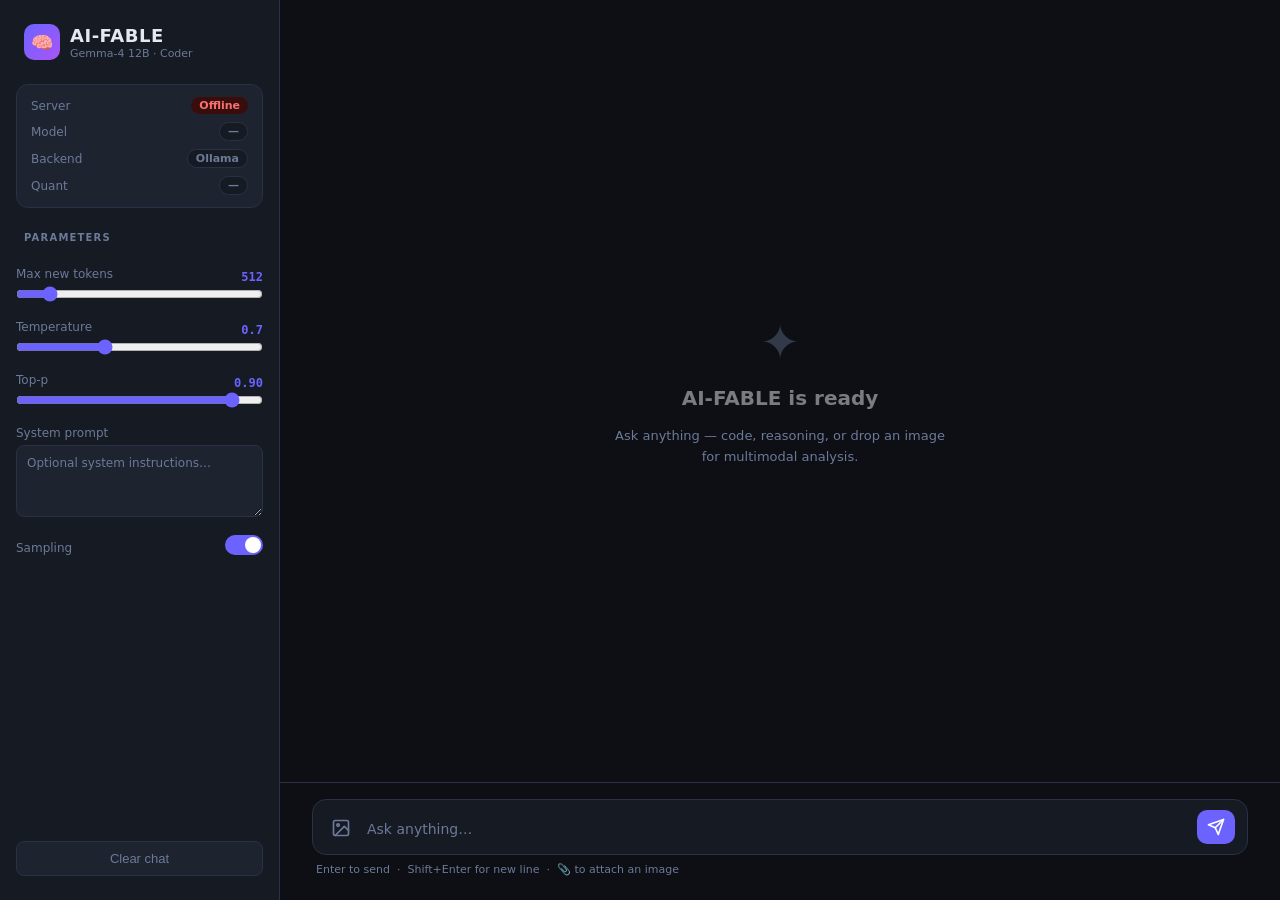
==== static/index.html @ 71c29ef5 "Initial" ====
<!DOCTYPE html>
<html lang="en">
<head>
  <meta charset="UTF-8" />
  <meta name="viewport" content="width=device-width, initial-scale=1.0" />
  <title>AI-FABLE</title>
  <style>
    *, *::before, *::after { box-sizing: border-box; margin: 0; padding: 0; }

    :root {
      --bg:        #0d0f14;
      --surface:   #161a23;
      --surface2:  #1e2330;
      --border:    #2a3045;
      --accent:    #6c63ff;
      --accent-h:  #8a83ff;
      --green:     #3ecf8e;
      --red:       #f87171;
      --yellow:    #fbbf24;
      --text:      #e4e8f0;
      --muted:     #6b7a99;
      --radius:    12px;
      --font:      'Inter', system-ui, sans-serif;
      --mono:      'JetBrains Mono', 'Fira Code', monospace;
    }

    html, body { height: 100%; background: var(--bg); color: var(--text); font-family: var(--font); }

    /* ── Layout ── */
    .shell { display: grid; grid-template-columns: 280px 1fr; height: 100vh; overflow: hidden; }

    /* ── Sidebar ── */
    .sidebar {
      background: var(--surface);
      border-right: 1px solid var(--border);
      display: flex; flex-direction: column;
      padding: 24px 16px;
      gap: 24px;
      overflow-y: auto;
    }
    .logo { display: flex; align-items: center; gap: 10px; padding: 0 8px; }
    .logo-icon {
      width: 36px; height: 36px; border-radius: 10px;
      background: linear-gradient(135deg, var(--accent), #a855f7);
      display: flex; align-items: center; justify-content: center;
      font-size: 18px; flex-shrink: 0;
    }
    .logo-text { font-size: 18px; font-weight: 700; letter-spacing: 0.5px; }
    .logo-sub { font-size: 11px; color: var(--muted); margin-top: 1px; }

    .status-bar {
      background: var(--surface2);
      border: 1px solid var(--border);
      border-radius: var(--radius);
      padding: 12px 14px;
      display: flex; flex-direction: column; gap: 8px;
      font-size: 12px;
    }
    .status-row { display: flex; justify-content: space-between; align-items: center; gap: 8px; }
    .status-label { color: var(--muted); }
    .badge {
      padding: 2px 8px; border-radius: 20px; font-size: 11px; font-weight: 600;
    }
    .badge-green  { background: #0d3325; color: var(--green); }
    .badge-yellow { background: #3a2a00; color: var(--yellow); }
    .badge-red    { background: #3a0d0d; color: var(--red); }
    .badge-muted  { background: var(--surface); color: var(--muted); border: 1px solid var(--border); }

    .section-title {
      font-size: 10px; font-weight: 700; letter-spacing: 1.2px;
      text-transform: uppercase; color: var(--muted);
      padding: 0 8px;
    }

    .settings { display: flex; flex-direction: column; gap: 14px; }

    label { font-size: 12px; color: var(--muted); display: block; margin-bottom: 5px; }
    input[type="range"] { width: 100%; accent-color: var(--accent); cursor: pointer; }
    .range-row { display: flex; justify-content: space-between; align-items: center; }
    .range-val { font-size: 12px; font-weight: 600; color: var(--accent); font-family: var(--mono); }

    select, input[type="number"] {
      width: 100%; background: var(--surface2); border: 1px solid var(--border);
      color: var(--text); border-radius: 8px; padding: 7px 10px; font-size: 13px;
      outline: none; transition: border-color .2s;
    }
    select:focus, input[type="number"]:focus { border-color: var(--accent); }

    .toggle-row { display: flex; justify-content: space-between; align-items: center; }
    .toggle { position: relative; width: 38px; height: 20px; flex-shrink: 0; }
    .toggle input { display: none; }
    .toggle-track {
      position: absolute; inset: 0; border-radius: 20px;
      background: var(--border); cursor: pointer; transition: background .2s;
    }
    .toggle input:checked + .toggle-track { background: var(--accent); }
    .toggle-track::after {
      content: ''; position: absolute; top: 2px; left: 2px;
      width: 16px; height: 16px; border-radius: 50%;
      background: #fff; transition: transform .2s;
    }
    .toggle input:checked + .toggle-track::after { transform: translateX(18px); }

    /* ── Main ── */
    .main { display: flex; flex-direction: column; overflow: hidden; }

    /* ── Chat area ── */
    .chat-area {
      flex: 1; overflow-y: auto; padding: 32px;
      display: flex; flex-direction: column; gap: 20px;
    }
    .chat-area::-webkit-scrollbar { width: 6px; }
    .chat-area::-webkit-scrollbar-track { background: transparent; }
    .chat-area::-webkit-scrollbar-thumb { background: var(--border); border-radius: 6px; }

    .msg { display: flex; gap: 14px; max-width: 800px; }
    .msg.user { align-self: flex-end; flex-direction: row-reverse; }
    .msg.assistant { align-self: flex-start; }

    .avatar {
      width: 34px; height: 34px; border-radius: 10px; flex-shrink: 0;
      display: flex; align-items: center; justify-content: center; font-size: 16px;
    }
    .avatar.user-av { background: linear-gradient(135deg, #3b82f6, #6366f1); }
    .avatar.ai-av   { background: linear-gradient(135deg, var(--accent), #a855f7); }

    .bubble {
      padding: 12px 16px; border-radius: var(--radius);
      line-height: 1.7; font-size: 14px; max-width: 680px;
      white-space: pre-wrap; word-break: break-word;
    }
    .bubble.user-b {
      background: linear-gradient(135deg, #1e2d6b, #2a1f6b);
      border: 1px solid #3a3a8a;
      border-bottom-right-radius: 4px;
    }
    .bubble.ai-b {
      background: var(--surface2);
      border: 1px solid var(--border);
      border-bottom-left-radius: 4px;
    }
    .bubble.error-b {
      background: #1e0d0d; border: 1px solid #5a1a1a; color: var(--red);
    }

    .bubble code {
      font-family: var(--mono); font-size: 13px;
      background: #0a0d14; padding: 2px 5px; border-radius: 4px; color: #a5d6a7;
    }
    .bubble pre {
      background: #0a0d14; border: 1px solid var(--border);
      border-radius: 8px; padding: 14px; margin: 8px 0;
      overflow-x: auto;
    }
    .bubble pre code { background: none; padding: 0; }

    .meta { font-size: 11px; color: var(--muted); margin-top: 5px; padding: 0 4px; }
    .msg.user .meta { text-align: right; }

    .thinking {
      display: flex; align-items: center; gap: 8px;
      color: var(--muted); font-size: 13px; padding: 10px 0;
    }
    .dots span {
      display: inline-block; width: 6px; height: 6px; border-radius: 50%;
      background: var(--accent); margin: 0 2px;
      animation: bounce 1.2s infinite;
    }
    .dots span:nth-child(2) { animation-delay: .2s; }
    .dots span:nth-child(3) { animation-delay: .4s; }
    @keyframes bounce {
      0%, 60%, 100% { transform: translateY(0); }
      30% { transform: translateY(-6px); }
    }

    .empty-state {
      flex: 1; display: flex; flex-direction: column;
      align-items: center; justify-content: center; gap: 16px;
      color: var(--muted); text-align: center;
    }
    .empty-icon { font-size: 48px; opacity: .4; }
    .empty-title { font-size: 20px; font-weight: 600; color: var(--text); opacity: .5; }
    .empty-sub { font-size: 13px; max-width: 340px; line-height: 1.6; }

    /* ── Image preview ── */
    .image-preview-wrap {
      padding: 8px 32px 0;
      display: none;
    }
    .image-preview-wrap.visible { display: flex; gap: 10px; align-items: center; }
    .image-thumb {
      width: 64px; height: 64px; object-fit: cover;
      border-radius: 8px; border: 1px solid var(--border);
    }
    .remove-img {
      background: none; border: none; cursor: pointer;
      color: var(--muted); font-size: 18px; line-height: 1;
      transition: color .2s;
    }
    .remove-img:hover { color: var(--red); }

    /* ── Input bar ── */
    .input-bar {
      padding: 16px 32px 24px;
      border-top: 1px solid var(--border);
      background: var(--bg);
    }
    .input-row {
      display: flex; gap: 10px; align-items: flex-end;
      background: var(--surface); border: 1px solid var(--border);
      border-radius: 14px; padding: 10px 12px;
      transition: border-color .2s;
    }
    .input-row:focus-within { border-color: var(--accent); }

    .attach-btn {
      background: none; border: none; cursor: pointer; padding: 6px;
      color: var(--muted); border-radius: 8px; transition: color .2s, background .2s;
      flex-shrink: 0; align-self: flex-end;
    }
    .attach-btn:hover { color: var(--accent); background: var(--surface2); }
    .attach-btn svg { display: block; }

    textarea {
      flex: 1; background: none; border: none; outline: none;
      color: var(--text); font-family: var(--font); font-size: 14px;
      resize: none; min-height: 24px; max-height: 160px;
      line-height: 1.5; padding: 4px 0;
    }
    textarea::placeholder { color: var(--muted); }

    .send-btn {
      background: var(--accent); border: none; cursor: pointer;
      color: #fff; border-radius: 10px; padding: 8px 10px;
      transition: background .2s, transform .1s; flex-shrink: 0;
      align-self: flex-end; display: flex; align-items: center; justify-content: center;
    }
    .send-btn:hover:not(:disabled) { background: var(--accent-h); }
    .send-btn:active:not(:disabled) { transform: scale(.95); }
    .send-btn:disabled { background: var(--border); cursor: not-allowed; }
    .send-btn svg { display: block; }

    .input-hint { font-size: 11px; color: var(--muted); margin-top: 8px; padding: 0 4px; }

    /* ── Responsive ── */
    @media (max-width: 720px) {
      .shell { grid-template-columns: 1fr; }
      .sidebar { display: none; }
    }
  </style>
</head>
<body>
<div class="shell">

  <!-- ── Sidebar ── -->
  <aside class="sidebar">
    <div class="logo">
      <div class="logo-icon">🧠</div>
      <div>
        <div class="logo-text">AI-FABLE</div>
        <div class="logo-sub">Gemma-4 12B · Coder</div>
      </div>
    </div>

    <div class="status-bar" id="statusBar">
      <div class="status-row">
        <span class="status-label">Server</span>
        <span class="badge badge-yellow" id="serverBadge">Connecting…</span>
      </div>
      <div class="status-row">
        <span class="status-label">Model</span>
        <span class="badge badge-muted" id="modelBadge">—</span>
      </div>
      <div class="status-row">
        <span class="status-label">Backend</span>
        <span class="badge badge-muted" id="deviceBadge">Ollama</span>
      </div>
      <div class="status-row">
        <span class="status-label">Quant</span>
        <span class="badge badge-muted" id="quantBadge">—</span>
      </div>
    </div>

    <div class="section-title">Parameters</div>

    <div class="settings">
      <div>
        <div class="range-row">
          <label for="maxTokens">Max new tokens</label>
          <span class="range-val" id="maxTokensVal">512</span>
        </div>
        <input type="range" id="maxTokens" min="64" max="4096" step="64" value="512"
               oninput="document.getElementById('maxTokensVal').textContent=this.value" />
      </div>

      <div>
        <div class="range-row">
          <label for="temperature">Temperature</label>
          <span class="range-val" id="tempVal">0.7</span>
        </div>
        <input type="range" id="temperature" min="0" max="2" step="0.05" value="0.7"
               oninput="document.getElementById('tempVal').textContent=parseFloat(this.value).toFixed(2)" />
      </div>

      <div>
        <div class="range-row">
          <label for="topP">Top-p</label>
          <span class="range-val" id="topPVal">0.90</span>
        </div>
        <input type="range" id="topP" min="0.01" max="1" step="0.01" value="0.9"
               oninput="document.getElementById('topPVal').textContent=parseFloat(this.value).toFixed(2)" />
      </div>

      <div>
        <label for="systemPrompt">System prompt</label>
        <textarea id="systemPrompt" rows="3"
          style="width:100%;background:var(--surface2);border:1px solid var(--border);border-radius:8px;padding:8px 10px;font-size:12px;color:var(--text);font-family:var(--font);resize:vertical;outline:none;"
          placeholder="Optional system instructions…"></textarea>
      </div>

      <div class="toggle-row">
        <label style="margin:0">Sampling</label>
        <label class="toggle">
          <input type="checkbox" id="doSample" checked />
          <span class="toggle-track"></span>
        </label>
      </div>
    </div>

    <div style="margin-top:auto">
      <button onclick="clearChat()"
        style="width:100%;background:var(--surface2);border:1px solid var(--border);color:var(--muted);
               border-radius:8px;padding:9px;font-size:13px;cursor:pointer;transition:color .2s,border-color .2s;"
        onmouseover="this.style.color='var(--red)';this.style.borderColor='var(--red)'"
        onmouseout="this.style.color='var(--muted)';this.style.borderColor='var(--border)'">
        Clear chat
      </button>
    </div>
  </aside>

  <!-- ── Main ── -->
  <main class="main">
    <div class="chat-area" id="chatArea">
      <div class="empty-state" id="emptyState">
        <div class="empty-icon">✦</div>
        <div class="empty-title">AI-FABLE is ready</div>
        <div class="empty-sub">Ask anything — code, reasoning, or drop an image for multimodal analysis.</div>
      </div>
    </div>

    <!-- Image preview strip -->
    <div class="image-preview-wrap" id="imagePreviewWrap">
      <img id="imageThumb" class="image-thumb" src="" alt="attached image" />
      <button class="remove-img" onclick="removeImage()" title="Remove image">✕</button>
      <span style="font-size:12px;color:var(--muted)" id="imageFileName"></span>
    </div>

    <!-- Input bar -->
    <div class="input-bar">
      <div class="input-row">
        <!-- Hidden file input -->
        <input type="file" id="fileInput" accept="image/*" style="display:none" onchange="handleFileSelect(event)" />
        <button class="attach-btn" onclick="document.getElementById('fileInput').click()" title="Attach image">
          <svg width="20" height="20" viewBox="0 0 24 24" fill="none" stroke="currentColor" stroke-width="2" stroke-linecap="round" stroke-linejoin="round">
            <rect x="3" y="3" width="18" height="18" rx="2"/><circle cx="8.5" cy="8.5" r="1.5"/>
            <polyline points="21 15 16 10 5 21"/>
          </svg>
        </button>

        <textarea id="promptInput" placeholder="Ask anything…" rows="1"
          onkeydown="handleKey(event)" oninput="autoResize(this)"></textarea>

        <button class="send-btn" id="sendBtn" onclick="sendMessage()" title="Send (Enter)">
          <svg width="18" height="18" viewBox="0 0 24 24" fill="none" stroke="currentColor" stroke-width="2.2" stroke-linecap="round" stroke-linejoin="round">
            <line x1="22" y1="2" x2="11" y2="13"/><polygon points="22 2 15 22 11 13 2 9 22 2"/>
          </svg>
        </button>
      </div>
      <div class="input-hint">Enter to send &nbsp;·&nbsp; Shift+Enter for new line &nbsp;·&nbsp; 📎 to attach an image</div>
    </div>
  </main>

</div>

<script>
  const API = '';   // same origin — proxied by FastAPI
  let attachedFile = null;
  let isGenerating = false;

  // ── Status polling ────────────────────────────────────────────────────────

  async function pollStatus() {
    try {
      const [health, info] = await Promise.all([
        fetch(`${API}/health`).then(r => r.json()),
        fetch(`${API}/info`).then(r => r.json()),
      ]);

      const serverBadge = document.getElementById('serverBadge');
      if (health.model_loaded) {
        serverBadge.textContent = 'Ready';
        serverBadge.className = 'badge badge-green';
      } else {
        serverBadge.textContent = 'Loading…';
        serverBadge.className = 'badge badge-yellow';
        setTimeout(pollStatus, 5000);
        return;
      }

      const fullId = info.model_id || '';
      const modelShort = fullId.split('/').pop() || '—';
      const quantTag = fullId.includes(':') ? fullId.split(':').pop() : '—';
      document.getElementById('modelBadge').textContent = modelShort.split(':')[0];
      document.getElementById('deviceBadge').textContent = info.backend || 'Ollama';
      document.getElementById('quantBadge').textContent = quantTag;
    } catch {
      const b = document.getElementById('serverBadge');
      b.textContent = 'Offline';
      b.className = 'badge badge-red';
      setTimeout(pollStatus, 8000);
    }
  }

  pollStatus();

  // ── Image handling ────────────────────────────────────────────────────────

  function handleFileSelect(e) {
    const file = e.target.files[0];
    if (!file) return;
    attachedFile = file;
    const reader = new FileReader();
    reader.onload = ev => {
      document.getElementById('imageThumb').src = ev.target.result;
      document.getElementById('imageFileName').textContent = file.name;
      document.getElementById('imagePreviewWrap').classList.add('visible');
    };
    reader.readAsDataURL(file);
  }

  function removeImage() {
    attachedFile = null;
    document.getElementById('fileInput').value = '';
    document.getElementById('imagePreviewWrap').classList.remove('visible');
    document.getElementById('imageThumb').src = '';
  }

  // ── Chat rendering ────────────────────────────────────────────────────────

  function renderMarkdown(text) {
    // Fenced code blocks
    text = text.replace(/```(\w*)\n([\s\S]*?)```/g, (_, lang, code) =>
      `<pre><code class="lang-${lang}">${escHtml(code.trimEnd())}</code></pre>`
    );
    // Inline code
    text = text.replace(/`([^`]+)`/g, (_, c) => `<code>${escHtml(c)}</code>`);
    // Bold
    text = text.replace(/\*\*(.+?)\*\*/g, '<strong>$1</strong>');
    // Italic
    text = text.replace(/\*(.+?)\*/g, '<em>$1</em>');
    return text;
  }

  function escHtml(s) {
    return s.replace(/&/g,'&amp;').replace(/</g,'&lt;').replace(/>/g,'&gt;');
  }

  function appendMessage(role, html, meta = '') {
    const area = document.getElementById('chatArea');
    document.getElementById('emptyState')?.remove();

    const div = document.createElement('div');
    div.className = `msg ${role}`;

    const avatar = document.createElement('div');
    avatar.className = `avatar ${role === 'user' ? 'user-av' : 'ai-av'}`;
    avatar.textContent = role === 'user' ? '👤' : '🧠';

    const bubble = document.createElement('div');
    bubble.className = `bubble ${role === 'user' ? 'user-b' : 'ai-b'}`;
    bubble.innerHTML = html;

    const metaEl = document.createElement('div');
    metaEl.className = 'meta';
    metaEl.textContent = meta;

    const wrap = document.createElement('div');
    wrap.appendChild(bubble);
    if (meta) wrap.appendChild(metaEl);

    div.appendChild(avatar);
    div.appendChild(wrap);
    area.appendChild(div);
    area.scrollTop = area.scrollHeight;
    return bubble;
  }

  function appendThinking() {
    const area = document.getElementById('chatArea');
    document.getElementById('emptyState')?.remove();

    const div = document.createElement('div');
    div.className = 'msg assistant';
    div.id = 'thinkingMsg';
    div.innerHTML = `
      <div class="avatar ai-av">🧠</div>
      <div class="thinking">
        <div class="dots"><span></span><span></span><span></span></div>
        Generating…
      </div>`;
    area.appendChild(div);
    area.scrollTop = area.scrollHeight;
  }

  function removeThinking() {
    document.getElementById('thinkingMsg')?.remove();
  }

  function appendError(msg) {
    const area = document.getElementById('chatArea');
    const div = document.createElement('div');
    div.className = 'msg assistant';
    div.innerHTML = `
      <div class="avatar ai-av">🧠</div>
      <div class="bubble error-b">⚠ ${escHtml(msg)}</div>`;
    area.appendChild(div);
    area.scrollTop = area.scrollHeight;
  }

  // ── Send logic ────────────────────────────────────────────────────────────

  async function sendMessage() {
    if (isGenerating) return;
    const textarea = document.getElementById('promptInput');
    const prompt = textarea.value.trim();
    if (!prompt) return;

    const maxTokens = parseInt(document.getElementById('maxTokens').value);
    const temperature = parseFloat(document.getElementById('temperature').value);
    const topP = parseFloat(document.getElementById('topP').value);
    const doSample = document.getElementById('doSample').checked;
    const systemPrompt = document.getElementById('systemPrompt').value.trim();

    // Render user bubble
    const userHtml = attachedFile
      ? `<img src="${document.getElementById('imageThumb').src}"
              style="max-width:260px;border-radius:8px;display:block;margin-bottom:8px;" />
         ${escHtml(prompt)}`
      : escHtml(prompt);
    appendMessage('user', userHtml, new Date().toLocaleTimeString());

    textarea.value = '';
    autoResize(textarea);
    const fileSnapshot = attachedFile;
    removeImage();

    isGenerating = true;
    document.getElementById('sendBtn').disabled = true;
    appendThinking();

    try {
      let data;
      const t0 = Date.now();

      if (fileSnapshot) {
        const form = new FormData();
        form.append('prompt', prompt);
        form.append('max_new_tokens', maxTokens);
        form.append('temperature', temperature);
        form.append('file', fileSnapshot);
        const res = await fetch(`${API}/generate/vision/upload`, { method: 'POST', body: form });
        if (!res.ok) throw new Error((await res.json()).detail || res.statusText);
        data = await res.json();
      } else {
        const body = { prompt, max_new_tokens: maxTokens, temperature, top_p: topP, do_sample: doSample };
        if (systemPrompt) body.system_prompt = systemPrompt;
        const res = await fetch(`${API}/generate`, {
          method: 'POST',
          headers: { 'Content-Type': 'application/json' },
          body: JSON.stringify(body),
        });
        if (!res.ok) throw new Error((await res.json()).detail || res.statusText);
        data = await res.json();
      }

      removeThinking();
      const elapsed = ((Date.now() - t0) / 1000).toFixed(1);
      appendMessage('assistant', renderMarkdown(data.generated_text),
        `${data.tokens_generated} tokens · ${elapsed}s`);
    } catch (err) {
      removeThinking();
      appendError(err.message);
    } finally {
      isGenerating = false;
      document.getElementById('sendBtn').disabled = false;
      textarea.focus();
    }
  }

  function clearChat() {
    const area = document.getElementById('chatArea');
    area.innerHTML = `
      <div class="empty-state" id="emptyState">
        <div class="empty-icon">✦</div>
        <div class="empty-title">AI-FABLE is ready</div>
        <div class="empty-sub">Ask anything — code, reasoning, or drop an image for multimodal analysis.</div>
      </div>`;
  }

  // ── Helpers ───────────────────────────────────────────────────────────────

  function handleKey(e) {
    if (e.key === 'Enter' && !e.shiftKey) {
      e.preventDefault();
      sendMessage();
    }
  }

  function autoResize(el) {
    el.style.height = 'auto';
    el.style.height = Math.min(el.scrollHeight, 160) + 'px';
  }
</script>
</body>
</html>
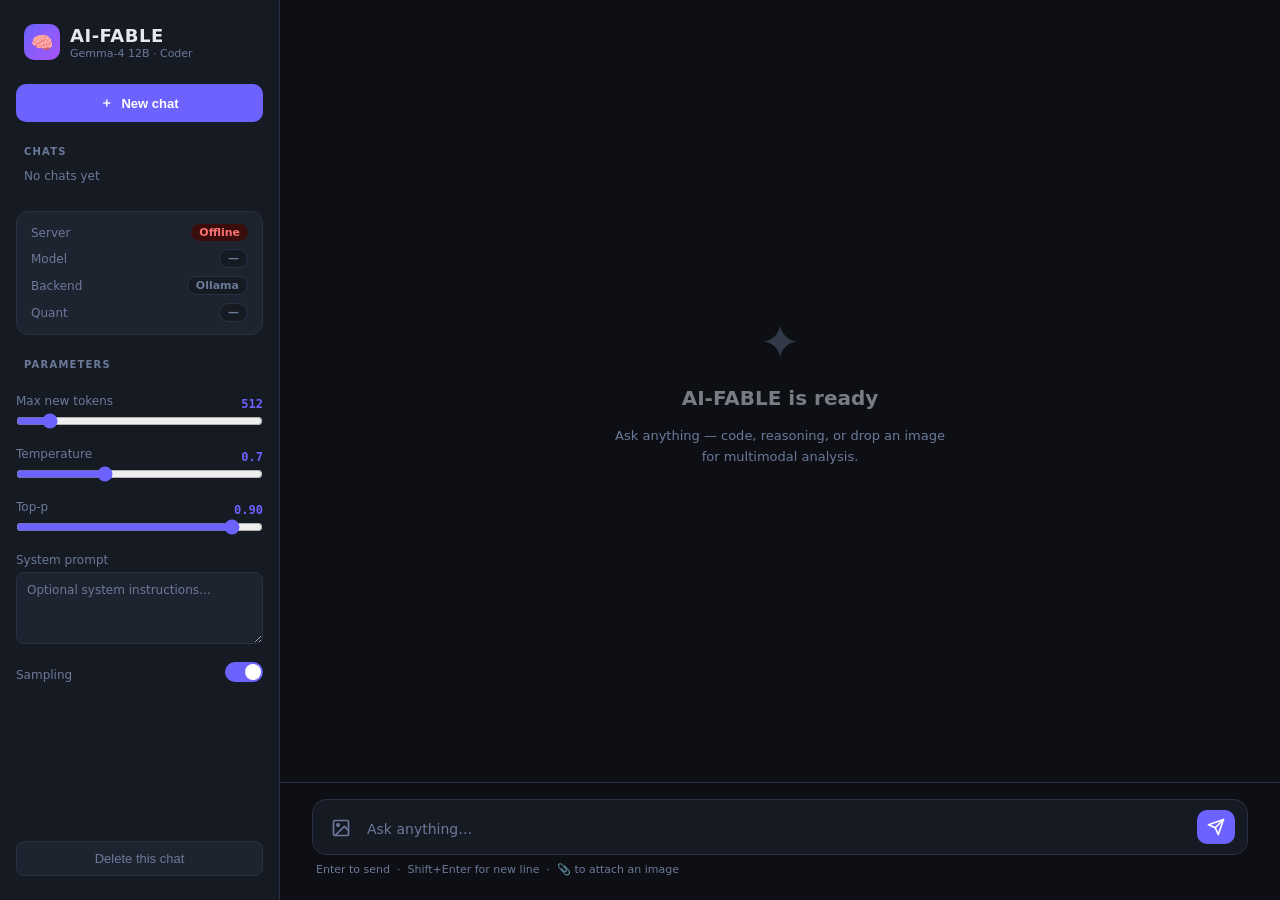
==== commit a0c71c01: "feat: a possible to creating chats" ====
--- a/static/index.html
+++ b/static/index.html
@@ -72,6 +72,37 @@
       padding: 0 8px;
     }
 
+    /* ── New chat button ── */
+    .new-chat-btn {
+      display: flex; align-items: center; justify-content: center; gap: 8px;
+      width: 100%; background: var(--accent); border: none; color: #fff;
+      border-radius: 10px; padding: 10px; font-size: 13px; font-weight: 600;
+      cursor: pointer; transition: background .2s;
+    }
+    .new-chat-btn:hover { background: var(--accent-h); }
+
+    /* ── Chat list ── */
+    .chat-list { display: flex; flex-direction: column; gap: 4px; }
+    .chat-item {
+      display: flex; align-items: center; gap: 8px;
+      padding: 9px 10px; border-radius: 8px; cursor: pointer;
+      border: 1px solid transparent; transition: background .15s, border-color .15s;
+    }
+    .chat-item:hover { background: var(--surface2); }
+    .chat-item.active { background: var(--surface2); border-color: var(--accent); }
+    .chat-item-title {
+      flex: 1; font-size: 13px; color: var(--text);
+      white-space: nowrap; overflow: hidden; text-overflow: ellipsis;
+    }
+    .chat-item-del {
+      background: none; border: none; cursor: pointer; color: var(--muted);
+      font-size: 15px; line-height: 1; padding: 2px 4px; border-radius: 4px;
+      flex-shrink: 0; opacity: 0; transition: opacity .15s, color .15s;
+    }
+    .chat-item:hover .chat-item-del { opacity: 1; }
+    .chat-item-del:hover { color: var(--red); }
+    .chat-list-empty { font-size: 12px; color: var(--muted); padding: 4px 8px; }
+
     .settings { display: flex; flex-direction: column; gap: 14px; }
 
     label { font-size: 12px; color: var(--muted); display: block; margin-bottom: 5px; }
@@ -259,6 +290,17 @@
       <div>
         <div class="logo-text">AI-FABLE</div>
         <div class="logo-sub">Gemma-4 12B · Coder</div>
+      </div>
+    </div>
+
+    <button class="new-chat-btn" onclick="startNewChat()">
+      <span>＋</span> New chat
+    </button>
+
+    <div>
+      <div class="section-title" style="margin-bottom:8px">Chats</div>
+      <div class="chat-list" id="chatList">
+        <div class="chat-list-empty">No chats yet</div>
       </div>
     </div>
 
@@ -328,12 +370,12 @@
     </div>
 
     <div style="margin-top:auto">
-      <button onclick="clearChat()"
+      <button onclick="deleteCurrentChat()"
         style="width:100%;background:var(--surface2);border:1px solid var(--border);color:var(--muted);
                border-radius:8px;padding:9px;font-size:13px;cursor:pointer;transition:color .2s,border-color .2s;"
         onmouseover="this.style.color='var(--red)';this.style.borderColor='var(--red)'"
         onmouseout="this.style.color='var(--muted)';this.style.borderColor='var(--border)'">
-        Clear chat
+        Delete this chat
       </button>
     </div>
   </aside>
@@ -386,6 +428,7 @@
   const API = '';   // same origin — proxied by FastAPI
   let attachedFile = null;
   let isGenerating = false;
+  let currentChatId = null;
 
   // ── Status polling ────────────────────────────────────────────────────────
 
@@ -422,6 +465,118 @@
   }
 
   pollStatus();
+
+  // ── Chat list (persistent history) ──────────────────────────────────────
+
+  function timeAgo(iso) {
+    const diffMs = Date.now() - new Date(iso + 'Z').getTime();
+    const mins = Math.floor(diffMs / 60000);
+    if (mins < 1) return 'just now';
+    if (mins < 60) return `${mins}m ago`;
+    const hours = Math.floor(mins / 60);
+    if (hours < 24) return `${hours}h ago`;
+    return `${Math.floor(hours / 24)}d ago`;
+  }
+
+  async function loadChatList() {
+    try {
+      const chats = await fetch(`${API}/chats`).then(r => r.json());
+      renderChatList(chats);
+    } catch {
+      // Sidebar list is a nice-to-have; ignore transient failures silently.
+    }
+  }
+
+  function renderChatList(chats) {
+    const list = document.getElementById('chatList');
+    if (!chats.length) {
+      list.innerHTML = '<div class="chat-list-empty">No chats yet</div>';
+      return;
+    }
+    list.innerHTML = '';
+    for (const chat of chats) {
+      const item = document.createElement('div');
+      item.className = 'chat-item' + (chat.id === currentChatId ? ' active' : '');
+      item.onclick = () => selectChat(chat.id);
+
+      const title = document.createElement('span');
+      title.className = 'chat-item-title';
+      title.textContent = chat.title;
+      title.title = `${chat.title} · ${timeAgo(chat.updated_at)}`;
+
+      const del = document.createElement('button');
+      del.className = 'chat-item-del';
+      del.textContent = '✕';
+      del.title = 'Delete chat';
+      del.onclick = (e) => { e.stopPropagation(); deleteChat(chat.id); };
+
+      item.appendChild(title);
+      item.appendChild(del);
+      list.appendChild(item);
+    }
+  }
+
+  async function selectChat(chatId) {
+    if (isGenerating) return;
+    try {
+      const res = await fetch(`${API}/chats/${chatId}`);
+      if (!res.ok) throw new Error('Chat not found');
+      const chat = await res.json();
+
+      currentChatId = chat.id;
+      const area = document.getElementById('chatArea');
+      area.innerHTML = '';
+
+      for (const msg of chat.messages) {
+        if (msg.role === 'system') continue;
+        const role = msg.role === 'user' ? 'user' : 'assistant';
+        const html = role === 'user' ? escHtml(msg.content) : renderMarkdown(msg.content);
+        appendMessage(role, html, new Date(msg.created_at + 'Z').toLocaleTimeString());
+      }
+      if (!chat.messages.some(m => m.role !== 'system')) {
+        area.innerHTML = `
+          <div class="empty-state" id="emptyState">
+            <div class="empty-icon">✦</div>
+            <div class="empty-title">Empty chat</div>
+            <div class="empty-sub">Send a message to get started.</div>
+          </div>`;
+      }
+      loadChatList();
+    } catch (err) {
+      appendError(`Failed to load chat: ${err.message}`);
+    }
+  }
+
+  function startNewChat() {
+    if (isGenerating) return;
+    currentChatId = null;
+    clearChat();
+    loadChatList();
+  }
+
+  async function deleteChat(chatId) {
+    if (!confirm('Delete this chat? This cannot be undone.')) return;
+    try {
+      await fetch(`${API}/chats/${chatId}`, { method: 'DELETE' });
+      if (chatId === currentChatId) {
+        currentChatId = null;
+        clearChat();
+      }
+      loadChatList();
+    } catch (err) {
+      appendError(`Failed to delete chat: ${err.message}`);
+    }
+  }
+
+  function deleteCurrentChat() {
+    if (!currentChatId) {
+      clearChat();
+      return;
+    }
+    deleteChat(currentChatId);
+  }
+
+  loadChatList();
 
   // ── Image handling ────────────────────────────────────────────────────────
 
@@ -572,7 +727,10 @@
         if (!res.ok) throw new Error((await res.json()).detail || res.statusText);
         data = await res.json();
       } else {
-        const body = { prompt, max_new_tokens: maxTokens, temperature, top_p: topP, do_sample: doSample };
+        const body = {
+          prompt, max_new_tokens: maxTokens, temperature, top_p: topP, do_sample: doSample,
+          chat_id: currentChatId,
+        };
         if (systemPrompt) body.system_prompt = systemPrompt;
         const res = await fetch(`${API}/generate`, {
           method: 'POST',
@@ -581,6 +739,10 @@
         });
         if (!res.ok) throw new Error((await res.json()).detail || res.statusText);
         data = await res.json();
+        if (data.chat_id) {
+          currentChatId = data.chat_id;
+          loadChatList();
+        }
       }
 
       removeThinking();
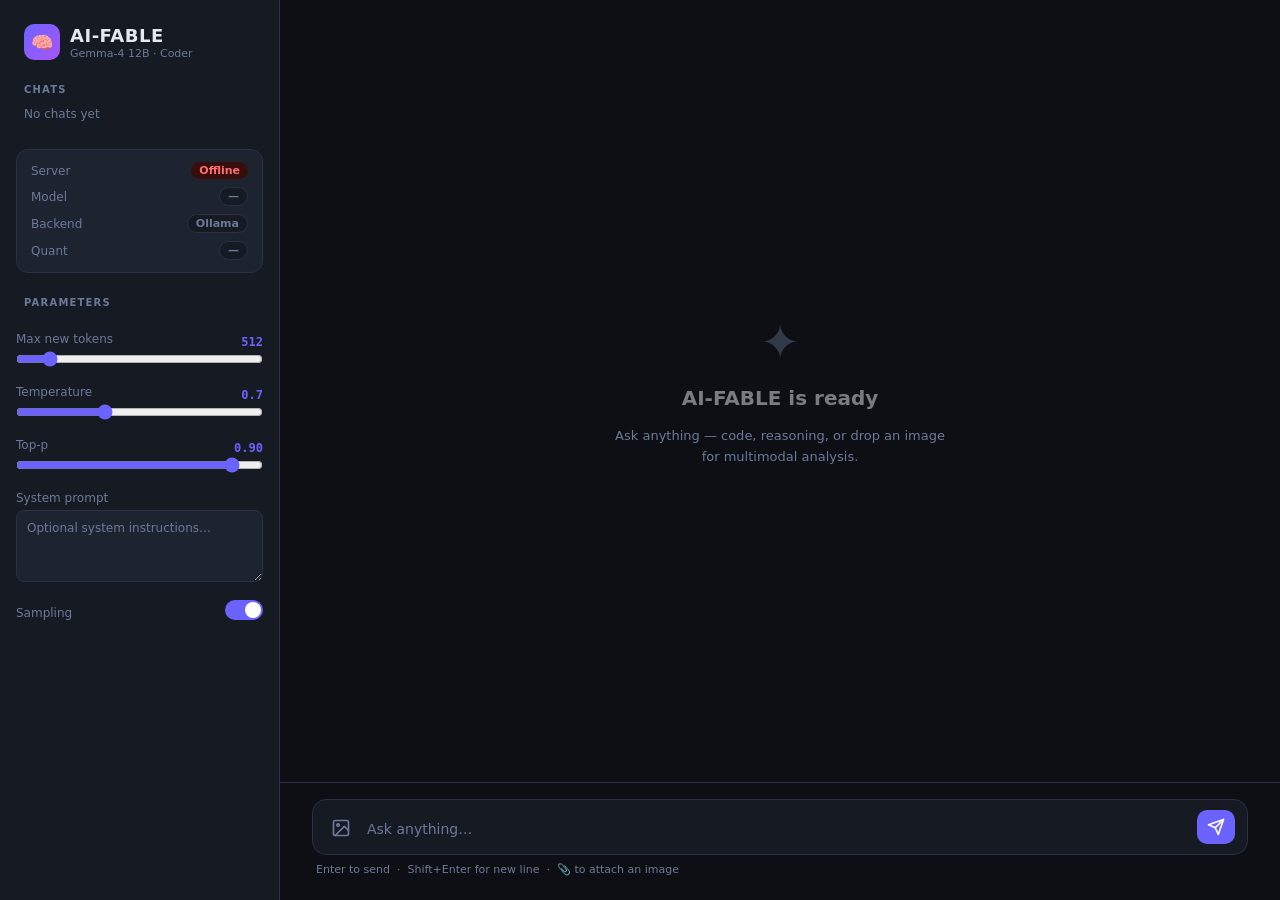
==== commit 0ccdb799: "refactor: web interface" ====
--- a/static/index.html
+++ b/static/index.html
@@ -4,281 +4,10 @@
   <meta charset="UTF-8" />
   <meta name="viewport" content="width=device-width, initial-scale=1.0" />
   <title>AI-FABLE</title>
-  <style>
-    *, *::before, *::after { box-sizing: border-box; margin: 0; padding: 0; }
-
-    :root {
-      --bg:        #0d0f14;
-      --surface:   #161a23;
-      --surface2:  #1e2330;
-      --border:    #2a3045;
-      --accent:    #6c63ff;
-      --accent-h:  #8a83ff;
-      --green:     #3ecf8e;
-      --red:       #f87171;
-      --yellow:    #fbbf24;
-      --text:      #e4e8f0;
-      --muted:     #6b7a99;
-      --radius:    12px;
-      --font:      'Inter', system-ui, sans-serif;
-      --mono:      'JetBrains Mono', 'Fira Code', monospace;
-    }
-
-    html, body { height: 100%; background: var(--bg); color: var(--text); font-family: var(--font); }
-
-    /* ── Layout ── */
-    .shell { display: grid; grid-template-columns: 280px 1fr; height: 100vh; overflow: hidden; }
-
-    /* ── Sidebar ── */
-    .sidebar {
-      background: var(--surface);
-      border-right: 1px solid var(--border);
-      display: flex; flex-direction: column;
-      padding: 24px 16px;
-      gap: 24px;
-      overflow-y: auto;
-    }
-    .logo { display: flex; align-items: center; gap: 10px; padding: 0 8px; }
-    .logo-icon {
-      width: 36px; height: 36px; border-radius: 10px;
-      background: linear-gradient(135deg, var(--accent), #a855f7);
-      display: flex; align-items: center; justify-content: center;
-      font-size: 18px; flex-shrink: 0;
-    }
-    .logo-text { font-size: 18px; font-weight: 700; letter-spacing: 0.5px; }
-    .logo-sub { font-size: 11px; color: var(--muted); margin-top: 1px; }
-
-    .status-bar {
-      background: var(--surface2);
-      border: 1px solid var(--border);
-      border-radius: var(--radius);
-      padding: 12px 14px;
-      display: flex; flex-direction: column; gap: 8px;
-      font-size: 12px;
-    }
-    .status-row { display: flex; justify-content: space-between; align-items: center; gap: 8px; }
-    .status-label { color: var(--muted); }
-    .badge {
-      padding: 2px 8px; border-radius: 20px; font-size: 11px; font-weight: 600;
-    }
-    .badge-green  { background: #0d3325; color: var(--green); }
-    .badge-yellow { background: #3a2a00; color: var(--yellow); }
-    .badge-red    { background: #3a0d0d; color: var(--red); }
-    .badge-muted  { background: var(--surface); color: var(--muted); border: 1px solid var(--border); }
-
-    .section-title {
-      font-size: 10px; font-weight: 700; letter-spacing: 1.2px;
-      text-transform: uppercase; color: var(--muted);
-      padding: 0 8px;
-    }
-
-    /* ── New chat button ── */
-    .new-chat-btn {
-      display: flex; align-items: center; justify-content: center; gap: 8px;
-      width: 100%; background: var(--accent); border: none; color: #fff;
-      border-radius: 10px; padding: 10px; font-size: 13px; font-weight: 600;
-      cursor: pointer; transition: background .2s;
-    }
-    .new-chat-btn:hover { background: var(--accent-h); }
-
-    /* ── Chat list ── */
-    .chat-list { display: flex; flex-direction: column; gap: 4px; }
-    .chat-item {
-      display: flex; align-items: center; gap: 8px;
-      padding: 9px 10px; border-radius: 8px; cursor: pointer;
-      border: 1px solid transparent; transition: background .15s, border-color .15s;
-    }
-    .chat-item:hover { background: var(--surface2); }
-    .chat-item.active { background: var(--surface2); border-color: var(--accent); }
-    .chat-item-title {
-      flex: 1; font-size: 13px; color: var(--text);
-      white-space: nowrap; overflow: hidden; text-overflow: ellipsis;
-    }
-    .chat-item-del {
-      background: none; border: none; cursor: pointer; color: var(--muted);
-      font-size: 15px; line-height: 1; padding: 2px 4px; border-radius: 4px;
-      flex-shrink: 0; opacity: 0; transition: opacity .15s, color .15s;
-    }
-    .chat-item:hover .chat-item-del { opacity: 1; }
-    .chat-item-del:hover { color: var(--red); }
-    .chat-list-empty { font-size: 12px; color: var(--muted); padding: 4px 8px; }
-
-    .settings { display: flex; flex-direction: column; gap: 14px; }
-
-    label { font-size: 12px; color: var(--muted); display: block; margin-bottom: 5px; }
-    input[type="range"] { width: 100%; accent-color: var(--accent); cursor: pointer; }
-    .range-row { display: flex; justify-content: space-between; align-items: center; }
-    .range-val { font-size: 12px; font-weight: 600; color: var(--accent); font-family: var(--mono); }
-
-    select, input[type="number"] {
-      width: 100%; background: var(--surface2); border: 1px solid var(--border);
-      color: var(--text); border-radius: 8px; padding: 7px 10px; font-size: 13px;
-      outline: none; transition: border-color .2s;
-    }
-    select:focus, input[type="number"]:focus { border-color: var(--accent); }
-
-    .toggle-row { display: flex; justify-content: space-between; align-items: center; }
-    .toggle { position: relative; width: 38px; height: 20px; flex-shrink: 0; }
-    .toggle input { display: none; }
-    .toggle-track {
-      position: absolute; inset: 0; border-radius: 20px;
-      background: var(--border); cursor: pointer; transition: background .2s;
-    }
-    .toggle input:checked + .toggle-track { background: var(--accent); }
-    .toggle-track::after {
-      content: ''; position: absolute; top: 2px; left: 2px;
-      width: 16px; height: 16px; border-radius: 50%;
-      background: #fff; transition: transform .2s;
-    }
-    .toggle input:checked + .toggle-track::after { transform: translateX(18px); }
-
-    /* ── Main ── */
-    .main { display: flex; flex-direction: column; overflow: hidden; }
-
-    /* ── Chat area ── */
-    .chat-area {
-      flex: 1; overflow-y: auto; padding: 32px;
-      display: flex; flex-direction: column; gap: 20px;
-    }
-    .chat-area::-webkit-scrollbar { width: 6px; }
-    .chat-area::-webkit-scrollbar-track { background: transparent; }
-    .chat-area::-webkit-scrollbar-thumb { background: var(--border); border-radius: 6px; }
-
-    .msg { display: flex; gap: 14px; max-width: 800px; }
-    .msg.user { align-self: flex-end; flex-direction: row-reverse; }
-    .msg.assistant { align-self: flex-start; }
-
-    .avatar {
-      width: 34px; height: 34px; border-radius: 10px; flex-shrink: 0;
-      display: flex; align-items: center; justify-content: center; font-size: 16px;
-    }
-    .avatar.user-av { background: linear-gradient(135deg, #3b82f6, #6366f1); }
-    .avatar.ai-av   { background: linear-gradient(135deg, var(--accent), #a855f7); }
-
-    .bubble {
-      padding: 12px 16px; border-radius: var(--radius);
-      line-height: 1.7; font-size: 14px; max-width: 680px;
-      white-space: pre-wrap; word-break: break-word;
-    }
-    .bubble.user-b {
-      background: linear-gradient(135deg, #1e2d6b, #2a1f6b);
-      border: 1px solid #3a3a8a;
-      border-bottom-right-radius: 4px;
-    }
-    .bubble.ai-b {
-      background: var(--surface2);
-      border: 1px solid var(--border);
-      border-bottom-left-radius: 4px;
-    }
-    .bubble.error-b {
-      background: #1e0d0d; border: 1px solid #5a1a1a; color: var(--red);
-    }
-
-    .bubble code {
-      font-family: var(--mono); font-size: 13px;
-      background: #0a0d14; padding: 2px 5px; border-radius: 4px; color: #a5d6a7;
-    }
-    .bubble pre {
-      background: #0a0d14; border: 1px solid var(--border);
-      border-radius: 8px; padding: 14px; margin: 8px 0;
-      overflow-x: auto;
-    }
-    .bubble pre code { background: none; padding: 0; }
-
-    .meta { font-size: 11px; color: var(--muted); margin-top: 5px; padding: 0 4px; }
-    .msg.user .meta { text-align: right; }
-
-    .thinking {
-      display: flex; align-items: center; gap: 8px;
-      color: var(--muted); font-size: 13px; padding: 10px 0;
-    }
-    .dots span {
-      display: inline-block; width: 6px; height: 6px; border-radius: 50%;
-      background: var(--accent); margin: 0 2px;
-      animation: bounce 1.2s infinite;
-    }
-    .dots span:nth-child(2) { animation-delay: .2s; }
-    .dots span:nth-child(3) { animation-delay: .4s; }
-    @keyframes bounce {
-      0%, 60%, 100% { transform: translateY(0); }
-      30% { transform: translateY(-6px); }
-    }
-
-    .empty-state {
-      flex: 1; display: flex; flex-direction: column;
-      align-items: center; justify-content: center; gap: 16px;
-      color: var(--muted); text-align: center;
-    }
-    .empty-icon { font-size: 48px; opacity: .4; }
-    .empty-title { font-size: 20px; font-weight: 600; color: var(--text); opacity: .5; }
-    .empty-sub { font-size: 13px; max-width: 340px; line-height: 1.6; }
-
-    /* ── Image preview ── */
-    .image-preview-wrap {
-      padding: 8px 32px 0;
-      display: none;
-    }
-    .image-preview-wrap.visible { display: flex; gap: 10px; align-items: center; }
-    .image-thumb {
-      width: 64px; height: 64px; object-fit: cover;
-      border-radius: 8px; border: 1px solid var(--border);
-    }
-    .remove-img {
-      background: none; border: none; cursor: pointer;
-      color: var(--muted); font-size: 18px; line-height: 1;
-      transition: color .2s;
-    }
-    .remove-img:hover { color: var(--red); }
-
-    /* ── Input bar ── */
-    .input-bar {
-      padding: 16px 32px 24px;
-      border-top: 1px solid var(--border);
-      background: var(--bg);
-    }
-    .input-row {
-      display: flex; gap: 10px; align-items: flex-end;
-      background: var(--surface); border: 1px solid var(--border);
-      border-radius: 14px; padding: 10px 12px;
-      transition: border-color .2s;
-    }
-    .input-row:focus-within { border-color: var(--accent); }
-
-    .attach-btn {
-      background: none; border: none; cursor: pointer; padding: 6px;
-      color: var(--muted); border-radius: 8px; transition: color .2s, background .2s;
-      flex-shrink: 0; align-self: flex-end;
-    }
-    .attach-btn:hover { color: var(--accent); background: var(--surface2); }
-    .attach-btn svg { display: block; }
-
-    textarea {
-      flex: 1; background: none; border: none; outline: none;
-      color: var(--text); font-family: var(--font); font-size: 14px;
-      resize: none; min-height: 24px; max-height: 160px;
-      line-height: 1.5; padding: 4px 0;
-    }
-    textarea::placeholder { color: var(--muted); }
-
-    .send-btn {
-      background: var(--accent); border: none; cursor: pointer;
-      color: #fff; border-radius: 10px; padding: 8px 10px;
-      transition: background .2s, transform .1s; flex-shrink: 0;
-      align-self: flex-end; display: flex; align-items: center; justify-content: center;
-    }
-    .send-btn:hover:not(:disabled) { background: var(--accent-h); }
-    .send-btn:active:not(:disabled) { transform: scale(.95); }
-    .send-btn:disabled { background: var(--border); cursor: not-allowed; }
-    .send-btn svg { display: block; }
-
-    .input-hint { font-size: 11px; color: var(--muted); margin-top: 8px; padding: 0 4px; }
-
-    /* ── Responsive ── */
-    @media (max-width: 720px) {
-      .shell { grid-template-columns: 1fr; }
-      .sidebar { display: none; }
-    }
-  </style>
+  <link rel="stylesheet" href="/static/css/base.css" />
+  <link rel="stylesheet" href="/static/css/chat.css" />
+  <script src="/static/marked.min.js"></script>
+  <script src="/static/js/chat.js" defer></script>
 </head>
 <body>
 <div class="shell">
@@ -293,7 +22,7 @@
       </div>
     </div>
 
-    <button class="new-chat-btn" onclick="startNewChat()">
+    <button id="newChatBtn" class="new-chat-btn">
       <span>＋</span> New chat
     </button>
 
@@ -331,8 +60,7 @@
           <label for="maxTokens">Max new tokens</label>
           <span class="range-val" id="maxTokensVal">512</span>
         </div>
-        <input type="range" id="maxTokens" min="64" max="4096" step="64" value="512"
-               oninput="document.getElementById('maxTokensVal').textContent=this.value" />
+        <input type="range" id="maxTokens" min="64" max="4096" step="64" value="512" />
       </div>
 
       <div>
@@ -340,8 +68,7 @@
           <label for="temperature">Temperature</label>
           <span class="range-val" id="tempVal">0.7</span>
         </div>
-        <input type="range" id="temperature" min="0" max="2" step="0.05" value="0.7"
-               oninput="document.getElementById('tempVal').textContent=parseFloat(this.value).toFixed(2)" />
+        <input type="range" id="temperature" min="0" max="2" step="0.05" value="0.7" />
       </div>
 
       <div>
@@ -349,14 +76,12 @@
           <label for="topP">Top-p</label>
           <span class="range-val" id="topPVal">0.90</span>
         </div>
-        <input type="range" id="topP" min="0.01" max="1" step="0.01" value="0.9"
-               oninput="document.getElementById('topPVal').textContent=parseFloat(this.value).toFixed(2)" />
+        <input type="range" id="topP" min="0.01" max="1" step="0.01" value="0.9" />
       </div>
 
       <div>
         <label for="systemPrompt">System prompt</label>
-        <textarea id="systemPrompt" rows="3"
-          style="width:100%;background:var(--surface2);border:1px solid var(--border);border-radius:8px;padding:8px 10px;font-size:12px;color:var(--text);font-family:var(--font);resize:vertical;outline:none;"
+        <textarea id="systemPrompt" class="system-prompt-input" rows="3"
           placeholder="Optional system instructions…"></textarea>
       </div>
 
@@ -369,15 +94,6 @@
       </div>
     </div>
 
-    <div style="margin-top:auto">
-      <button onclick="deleteCurrentChat()"
-        style="width:100%;background:var(--surface2);border:1px solid var(--border);color:var(--muted);
-               border-radius:8px;padding:9px;font-size:13px;cursor:pointer;transition:color .2s,border-color .2s;"
-        onmouseover="this.style.color='var(--red)';this.style.borderColor='var(--red)'"
-        onmouseout="this.style.color='var(--muted)';this.style.borderColor='var(--border)'">
-        Delete this chat
-      </button>
-    </div>
   </aside>
 
   <!-- ── Main ── -->
@@ -393,28 +109,30 @@
     <!-- Image preview strip -->
     <div class="image-preview-wrap" id="imagePreviewWrap">
       <img id="imageThumb" class="image-thumb" src="" alt="attached image" />
-      <button class="remove-img" onclick="removeImage()" title="Remove image">✕</button>
-      <span style="font-size:12px;color:var(--muted)" id="imageFileName"></span>
+      <button id="removeImgBtn" class="remove-img" title="Remove image">✕</button>
+      <span id="imageFileName" class="image-filename"></span>
     </div>
 
     <!-- Input bar -->
     <div class="input-bar">
       <div class="input-row">
-        <!-- Hidden file input -->
-        <input type="file" id="fileInput" accept="image/*" style="display:none" onchange="handleFileSelect(event)" />
-        <button class="attach-btn" onclick="document.getElementById('fileInput').click()" title="Attach image">
-          <svg width="20" height="20" viewBox="0 0 24 24" fill="none" stroke="currentColor" stroke-width="2" stroke-linecap="round" stroke-linejoin="round">
-            <rect x="3" y="3" width="18" height="18" rx="2"/><circle cx="8.5" cy="8.5" r="1.5"/>
+        <input type="file" id="fileInput" accept="image/*" style="display:none" />
+        <button id="attachBtn" class="attach-btn" title="Attach image">
+          <svg width="20" height="20" viewBox="0 0 24 24" fill="none" stroke="currentColor"
+               stroke-width="2" stroke-linecap="round" stroke-linejoin="round">
+            <rect x="3" y="3" width="18" height="18" rx="2"/>
+            <circle cx="8.5" cy="8.5" r="1.5"/>
             <polyline points="21 15 16 10 5 21"/>
           </svg>
         </button>
 
-        <textarea id="promptInput" placeholder="Ask anything…" rows="1"
-          onkeydown="handleKey(event)" oninput="autoResize(this)"></textarea>
+        <textarea id="promptInput" placeholder="Ask anything…" rows="1"></textarea>
 
-        <button class="send-btn" id="sendBtn" onclick="sendMessage()" title="Send (Enter)">
-          <svg width="18" height="18" viewBox="0 0 24 24" fill="none" stroke="currentColor" stroke-width="2.2" stroke-linecap="round" stroke-linejoin="round">
-            <line x1="22" y1="2" x2="11" y2="13"/><polygon points="22 2 15 22 11 13 2 9 22 2"/>
+        <button id="sendBtn" class="send-btn" title="Send (Enter)">
+          <svg width="18" height="18" viewBox="0 0 24 24" fill="none" stroke="currentColor"
+               stroke-width="2.2" stroke-linecap="round" stroke-linejoin="round">
+            <line x1="22" y1="2" x2="11" y2="13"/>
+            <polygon points="22 2 15 22 11 13 2 9 22 2"/>
           </svg>
         </button>
       </div>
@@ -423,365 +141,5 @@
   </main>
 
 </div>
-
-<script>
-  const API = '';   // same origin — proxied by FastAPI
-  let attachedFile = null;
-  let isGenerating = false;
-  let currentChatId = null;
-
-  // ── Status polling ────────────────────────────────────────────────────────
-
-  async function pollStatus() {
-    try {
-      const [health, info] = await Promise.all([
-        fetch(`${API}/health`).then(r => r.json()),
-        fetch(`${API}/info`).then(r => r.json()),
-      ]);
-
-      const serverBadge = document.getElementById('serverBadge');
-      if (health.model_loaded) {
-        serverBadge.textContent = 'Ready';
-        serverBadge.className = 'badge badge-green';
-      } else {
-        serverBadge.textContent = 'Loading…';
-        serverBadge.className = 'badge badge-yellow';
-        setTimeout(pollStatus, 5000);
-        return;
-      }
-
-      const fullId = info.model_id || '';
-      const modelShort = fullId.split('/').pop() || '—';
-      const quantTag = fullId.includes(':') ? fullId.split(':').pop() : '—';
-      document.getElementById('modelBadge').textContent = modelShort.split(':')[0];
-      document.getElementById('deviceBadge').textContent = info.backend || 'Ollama';
-      document.getElementById('quantBadge').textContent = quantTag;
-    } catch {
-      const b = document.getElementById('serverBadge');
-      b.textContent = 'Offline';
-      b.className = 'badge badge-red';
-      setTimeout(pollStatus, 8000);
-    }
-  }
-
-  pollStatus();
-
-  // ── Chat list (persistent history) ──────────────────────────────────────
-
-  function timeAgo(iso) {
-    const diffMs = Date.now() - new Date(iso + 'Z').getTime();
-    const mins = Math.floor(diffMs / 60000);
-    if (mins < 1) return 'just now';
-    if (mins < 60) return `${mins}m ago`;
-    const hours = Math.floor(mins / 60);
-    if (hours < 24) return `${hours}h ago`;
-    return `${Math.floor(hours / 24)}d ago`;
-  }
-
-  async function loadChatList() {
-    try {
-      const chats = await fetch(`${API}/chats`).then(r => r.json());
-      renderChatList(chats);
-    } catch {
-      // Sidebar list is a nice-to-have; ignore transient failures silently.
-    }
-  }
-
-  function renderChatList(chats) {
-    const list = document.getElementById('chatList');
-    if (!chats.length) {
-      list.innerHTML = '<div class="chat-list-empty">No chats yet</div>';
-      return;
-    }
-    list.innerHTML = '';
-    for (const chat of chats) {
-      const item = document.createElement('div');
-      item.className = 'chat-item' + (chat.id === currentChatId ? ' active' : '');
-      item.onclick = () => selectChat(chat.id);
-
-      const title = document.createElement('span');
-      title.className = 'chat-item-title';
-      title.textContent = chat.title;
-      title.title = `${chat.title} · ${timeAgo(chat.updated_at)}`;
-
-      const del = document.createElement('button');
-      del.className = 'chat-item-del';
-      del.textContent = '✕';
-      del.title = 'Delete chat';
-      del.onclick = (e) => { e.stopPropagation(); deleteChat(chat.id); };
-
-      item.appendChild(title);
-      item.appendChild(del);
-      list.appendChild(item);
-    }
-  }
-
-  async function selectChat(chatId) {
-    if (isGenerating) return;
-    try {
-      const res = await fetch(`${API}/chats/${chatId}`);
-      if (!res.ok) throw new Error('Chat not found');
-      const chat = await res.json();
-
-      currentChatId = chat.id;
-      const area = document.getElementById('chatArea');
-      area.innerHTML = '';
-
-      for (const msg of chat.messages) {
-        if (msg.role === 'system') continue;
-        const role = msg.role === 'user' ? 'user' : 'assistant';
-        const html = role === 'user' ? escHtml(msg.content) : renderMarkdown(msg.content);
-        appendMessage(role, html, new Date(msg.created_at + 'Z').toLocaleTimeString());
-      }
-      if (!chat.messages.some(m => m.role !== 'system')) {
-        area.innerHTML = `
-          <div class="empty-state" id="emptyState">
-            <div class="empty-icon">✦</div>
-            <div class="empty-title">Empty chat</div>
-            <div class="empty-sub">Send a message to get started.</div>
-          </div>`;
-      }
-      loadChatList();
-    } catch (err) {
-      appendError(`Failed to load chat: ${err.message}`);
-    }
-  }
-
-  function startNewChat() {
-    if (isGenerating) return;
-    currentChatId = null;
-    clearChat();
-    loadChatList();
-  }
-
-  async function deleteChat(chatId) {
-    if (!confirm('Delete this chat? This cannot be undone.')) return;
-    try {
-      await fetch(`${API}/chats/${chatId}`, { method: 'DELETE' });
-      if (chatId === currentChatId) {
-        currentChatId = null;
-        clearChat();
-      }
-      loadChatList();
-    } catch (err) {
-      appendError(`Failed to delete chat: ${err.message}`);
-    }
-  }
-
-  function deleteCurrentChat() {
-    if (!currentChatId) {
-      clearChat();
-      return;
-    }
-    deleteChat(currentChatId);
-  }
-
-  loadChatList();
-
-  // ── Image handling ────────────────────────────────────────────────────────
-
-  function handleFileSelect(e) {
-    const file = e.target.files[0];
-    if (!file) return;
-    attachedFile = file;
-    const reader = new FileReader();
-    reader.onload = ev => {
-      document.getElementById('imageThumb').src = ev.target.result;
-      document.getElementById('imageFileName').textContent = file.name;
-      document.getElementById('imagePreviewWrap').classList.add('visible');
-    };
-    reader.readAsDataURL(file);
-  }
-
-  function removeImage() {
-    attachedFile = null;
-    document.getElementById('fileInput').value = '';
-    document.getElementById('imagePreviewWrap').classList.remove('visible');
-    document.getElementById('imageThumb').src = '';
-  }
-
-  // ── Chat rendering ────────────────────────────────────────────────────────
-
-  function renderMarkdown(text) {
-    // Fenced code blocks
-    text = text.replace(/```(\w*)\n([\s\S]*?)```/g, (_, lang, code) =>
-      `<pre><code class="lang-${lang}">${escHtml(code.trimEnd())}</code></pre>`
-    );
-    // Inline code
-    text = text.replace(/`([^`]+)`/g, (_, c) => `<code>${escHtml(c)}</code>`);
-    // Bold
-    text = text.replace(/\*\*(.+?)\*\*/g, '<strong>$1</strong>');
-    // Italic
-    text = text.replace(/\*(.+?)\*/g, '<em>$1</em>');
-    return text;
-  }
-
-  function escHtml(s) {
-    return s.replace(/&/g,'&amp;').replace(/</g,'&lt;').replace(/>/g,'&gt;');
-  }
-
-  function appendMessage(role, html, meta = '') {
-    const area = document.getElementById('chatArea');
-    document.getElementById('emptyState')?.remove();
-
-    const div = document.createElement('div');
-    div.className = `msg ${role}`;
-
-    const avatar = document.createElement('div');
-    avatar.className = `avatar ${role === 'user' ? 'user-av' : 'ai-av'}`;
-    avatar.textContent = role === 'user' ? '👤' : '🧠';
-
-    const bubble = document.createElement('div');
-    bubble.className = `bubble ${role === 'user' ? 'user-b' : 'ai-b'}`;
-    bubble.innerHTML = html;
-
-    const metaEl = document.createElement('div');
-    metaEl.className = 'meta';
-    metaEl.textContent = meta;
-
-    const wrap = document.createElement('div');
-    wrap.appendChild(bubble);
-    if (meta) wrap.appendChild(metaEl);
-
-    div.appendChild(avatar);
-    div.appendChild(wrap);
-    area.appendChild(div);
-    area.scrollTop = area.scrollHeight;
-    return bubble;
-  }
-
-  function appendThinking() {
-    const area = document.getElementById('chatArea');
-    document.getElementById('emptyState')?.remove();
-
-    const div = document.createElement('div');
-    div.className = 'msg assistant';
-    div.id = 'thinkingMsg';
-    div.innerHTML = `
-      <div class="avatar ai-av">🧠</div>
-      <div class="thinking">
-        <div class="dots"><span></span><span></span><span></span></div>
-        Generating…
-      </div>`;
-    area.appendChild(div);
-    area.scrollTop = area.scrollHeight;
-  }
-
-  function removeThinking() {
-    document.getElementById('thinkingMsg')?.remove();
-  }
-
-  function appendError(msg) {
-    const area = document.getElementById('chatArea');
-    const div = document.createElement('div');
-    div.className = 'msg assistant';
-    div.innerHTML = `
-      <div class="avatar ai-av">🧠</div>
-      <div class="bubble error-b">⚠ ${escHtml(msg)}</div>`;
-    area.appendChild(div);
-    area.scrollTop = area.scrollHeight;
-  }
-
-  // ── Send logic ────────────────────────────────────────────────────────────
-
-  async function sendMessage() {
-    if (isGenerating) return;
-    const textarea = document.getElementById('promptInput');
-    const prompt = textarea.value.trim();
-    if (!prompt) return;
-
-    const maxTokens = parseInt(document.getElementById('maxTokens').value);
-    const temperature = parseFloat(document.getElementById('temperature').value);
-    const topP = parseFloat(document.getElementById('topP').value);
-    const doSample = document.getElementById('doSample').checked;
-    const systemPrompt = document.getElementById('systemPrompt').value.trim();
-
-    // Render user bubble
-    const userHtml = attachedFile
-      ? `<img src="${document.getElementById('imageThumb').src}"
-              style="max-width:260px;border-radius:8px;display:block;margin-bottom:8px;" />
-         ${escHtml(prompt)}`
-      : escHtml(prompt);
-    appendMessage('user', userHtml, new Date().toLocaleTimeString());
-
-    textarea.value = '';
-    autoResize(textarea);
-    const fileSnapshot = attachedFile;
-    removeImage();
-
-    isGenerating = true;
-    document.getElementById('sendBtn').disabled = true;
-    appendThinking();
-
-    try {
-      let data;
-      const t0 = Date.now();
-
-      if (fileSnapshot) {
-        const form = new FormData();
-        form.append('prompt', prompt);
-        form.append('max_new_tokens', maxTokens);
-        form.append('temperature', temperature);
-        form.append('file', fileSnapshot);
-        const res = await fetch(`${API}/generate/vision/upload`, { method: 'POST', body: form });
-        if (!res.ok) throw new Error((await res.json()).detail || res.statusText);
-        data = await res.json();
-      } else {
-        const body = {
-          prompt, max_new_tokens: maxTokens, temperature, top_p: topP, do_sample: doSample,
-          chat_id: currentChatId,
-        };
-        if (systemPrompt) body.system_prompt = systemPrompt;
-        const res = await fetch(`${API}/generate`, {
-          method: 'POST',
-          headers: { 'Content-Type': 'application/json' },
-          body: JSON.stringify(body),
-        });
-        if (!res.ok) throw new Error((await res.json()).detail || res.statusText);
-        data = await res.json();
-        if (data.chat_id) {
-          currentChatId = data.chat_id;
-          loadChatList();
-        }
-      }
-
-      removeThinking();
-      const elapsed = ((Date.now() - t0) / 1000).toFixed(1);
-      appendMessage('assistant', renderMarkdown(data.generated_text),
-        `${data.tokens_generated} tokens · ${elapsed}s`);
-    } catch (err) {
-      removeThinking();
-      appendError(err.message);
-    } finally {
-      isGenerating = false;
-      document.getElementById('sendBtn').disabled = false;
-      textarea.focus();
-    }
-  }
-
-  function clearChat() {
-    const area = document.getElementById('chatArea');
-    area.innerHTML = `
-      <div class="empty-state" id="emptyState">
-        <div class="empty-icon">✦</div>
-        <div class="empty-title">AI-FABLE is ready</div>
-        <div class="empty-sub">Ask anything — code, reasoning, or drop an image for multimodal analysis.</div>
-      </div>`;
-  }
-
-  // ── Helpers ───────────────────────────────────────────────────────────────
-
-  function handleKey(e) {
-    if (e.key === 'Enter' && !e.shiftKey) {
-      e.preventDefault();
-      sendMessage();
-    }
-  }
-
-  function autoResize(el) {
-    el.style.height = 'auto';
-    el.style.height = Math.min(el.scrollHeight, 160) + 'px';
-  }
-</script>
 </body>
 </html>
--- a/static/css/base.css
+++ b/static/css/base.css
@@ -0,0 +1,25 @@
+*, *::before, *::after { box-sizing: border-box; margin: 0; padding: 0; }
+
+:root {
+  --bg:        #0d0f14;
+  --surface:   #161a23;
+  --surface2:  #1e2330;
+  --border:    #2a3045;
+  --accent:    #6c63ff;
+  --accent-h:  #8a83ff;
+  --green:     #3ecf8e;
+  --red:       #f87171;
+  --yellow:    #fbbf24;
+  --text:      #e4e8f0;
+  --muted:     #6b7a99;
+  --radius:    12px;
+  --font:      'Inter', system-ui, sans-serif;
+  --mono:      'JetBrains Mono', 'Fira Code', monospace;
+}
+
+html, body {
+  height: 100%;
+  background: var(--bg);
+  color: var(--text);
+  font-family: var(--font);
+}
--- a/static/css/chat.css
+++ b/static/css/chat.css
@@ -0,0 +1,271 @@
+/* ── Layout ── */
+.shell {
+  display: grid;
+  grid-template-columns: 280px 1fr;
+  height: 100vh;
+  overflow: hidden;
+}
+
+/* ── Sidebar ── */
+.sidebar {
+  background: var(--surface);
+  border-right: 1px solid var(--border);
+  display: flex;
+  flex-direction: column;
+  padding: 24px 16px;
+  gap: 24px;
+  overflow-y: auto;
+}
+
+.logo { display: flex; align-items: center; gap: 10px; padding: 0 8px; }
+.logo-icon {
+  width: 36px; height: 36px; border-radius: 10px;
+  background: linear-gradient(135deg, var(--accent), #a855f7);
+  display: flex; align-items: center; justify-content: center;
+  font-size: 18px; flex-shrink: 0;
+}
+.logo-text { font-size: 18px; font-weight: 700; letter-spacing: 0.5px; }
+.logo-sub  { font-size: 11px; color: var(--muted); margin-top: 1px; }
+
+.status-bar {
+  background: var(--surface2);
+  border: 1px solid var(--border);
+  border-radius: var(--radius);
+  padding: 12px 14px;
+  display: flex; flex-direction: column; gap: 8px;
+  font-size: 12px;
+}
+.status-row   { display: flex; justify-content: space-between; align-items: center; gap: 8px; }
+.status-label { color: var(--muted); }
+
+.badge        { padding: 2px 8px; border-radius: 20px; font-size: 11px; font-weight: 600; }
+.badge-green  { background: #0d3325; color: var(--green); }
+.badge-yellow { background: #3a2a00; color: var(--yellow); }
+.badge-red    { background: #3a0d0d; color: var(--red); }
+.badge-muted  { background: var(--surface); color: var(--muted); border: 1px solid var(--border); }
+
+.section-title {
+  font-size: 10px; font-weight: 700; letter-spacing: 1.2px;
+  text-transform: uppercase; color: var(--muted);
+  padding: 0 8px;
+}
+
+/* ── New-chat button ── */
+.new-chat-btn {
+  display: flex; align-items: center; justify-content: center; gap: 8px;
+  width: 100%; background: var(--accent); border: none; color: #fff;
+  border-radius: 10px; padding: 10px; font-size: 13px; font-weight: 600;
+  cursor: pointer; transition: background .2s;
+}
+.new-chat-btn:hover { background: var(--accent-h); }
+
+/* ── Chat list ── */
+.chat-list  { display: flex; flex-direction: column; gap: 4px; }
+.chat-item  {
+  display: flex; align-items: center; gap: 8px;
+  padding: 9px 10px; border-radius: 8px; cursor: pointer;
+  border: 1px solid transparent; transition: background .15s, border-color .15s;
+}
+.chat-item:hover       { background: var(--surface2); }
+.chat-item.active      { background: var(--surface2); border-color: var(--accent); }
+.chat-item-title {
+  flex: 1; font-size: 13px; color: var(--text);
+  white-space: nowrap; overflow: hidden; text-overflow: ellipsis;
+}
+.chat-item-del {
+  background: none; border: none; cursor: pointer; color: var(--muted);
+  font-size: 15px; line-height: 1; padding: 2px 4px; border-radius: 4px;
+  flex-shrink: 0; opacity: 0; transition: opacity .15s, color .15s;
+}
+.chat-item:hover .chat-item-del { opacity: 1; }
+.chat-item-del:hover             { color: var(--red); }
+.chat-list-empty { font-size: 12px; color: var(--muted); padding: 4px 8px; }
+
+/* ── Settings panel ── */
+.settings { display: flex; flex-direction: column; gap: 14px; }
+
+label               { font-size: 12px; color: var(--muted); display: block; margin-bottom: 5px; }
+input[type="range"] { width: 100%; accent-color: var(--accent); cursor: pointer; }
+.range-row          { display: flex; justify-content: space-between; align-items: center; }
+.range-val          { font-size: 12px; font-weight: 600; color: var(--accent); font-family: var(--mono); }
+
+select, input[type="number"] {
+  width: 100%; background: var(--surface2); border: 1px solid var(--border);
+  color: var(--text); border-radius: 8px; padding: 7px 10px; font-size: 13px;
+  outline: none; transition: border-color .2s;
+}
+select:focus, input[type="number"]:focus { border-color: var(--accent); }
+
+.toggle-row  { display: flex; justify-content: space-between; align-items: center; }
+.toggle      { position: relative; width: 38px; height: 20px; flex-shrink: 0; }
+.toggle input { display: none; }
+.toggle-track {
+  position: absolute; inset: 0; border-radius: 20px;
+  background: var(--border); cursor: pointer; transition: background .2s;
+}
+.toggle input:checked + .toggle-track { background: var(--accent); }
+.toggle-track::after {
+  content: ''; position: absolute; top: 2px; left: 2px;
+  width: 16px; height: 16px; border-radius: 50%;
+  background: #fff; transition: transform .2s;
+}
+.toggle input:checked + .toggle-track::after { transform: translateX(18px); }
+
+/* System-prompt textarea (moved from inline style) */
+.system-prompt-input {
+  width: 100%;
+  background: var(--surface2);
+  border: 1px solid var(--border);
+  border-radius: 8px;
+  padding: 8px 10px;
+  font-size: 12px;
+  color: var(--text);
+  font-family: var(--font);
+  resize: vertical;
+  outline: none;
+}
+
+/* ── Main panel ── */
+.main { display: flex; flex-direction: column; overflow: hidden; }
+
+/* ── Chat area ── */
+.chat-area {
+  flex: 1; overflow-y: auto; padding: 32px;
+  display: flex; flex-direction: column; gap: 20px;
+}
+.chat-area::-webkit-scrollbar       { width: 6px; }
+.chat-area::-webkit-scrollbar-track { background: transparent; }
+.chat-area::-webkit-scrollbar-thumb { background: var(--border); border-radius: 6px; }
+
+.msg           { display: flex; gap: 14px; max-width: 800px; }
+.msg.user      { align-self: flex-end; flex-direction: row-reverse; }
+.msg.assistant { align-self: flex-start; }
+
+.avatar       { width: 34px; height: 34px; border-radius: 10px; flex-shrink: 0;
+                display: flex; align-items: center; justify-content: center; font-size: 16px; }
+.avatar.user-av { background: linear-gradient(135deg, #3b82f6, #6366f1); }
+.avatar.ai-av   { background: linear-gradient(135deg, var(--accent), #a855f7); }
+
+.bubble {
+  padding: 12px 16px; border-radius: var(--radius);
+  line-height: 1.7; font-size: 14px; max-width: 680px;
+  word-break: break-word;
+}
+.bubble.user-b {
+  background: linear-gradient(135deg, #1e2d6b, #2a1f6b);
+  border: 1px solid #3a3a8a;
+  border-bottom-right-radius: 4px;
+  white-space: pre-wrap;
+}
+.bubble.ai-b {
+  background: var(--surface2);
+  border: 1px solid var(--border);
+  border-bottom-left-radius: 4px;
+}
+.bubble.error-b { background: #1e0d0d; border: 1px solid #5a1a1a; color: var(--red); }
+
+/* Markdown elements inside AI bubbles */
+.bubble h1, .bubble h2, .bubble h3 { font-weight: 700; margin: 12px 0 6px; line-height: 1.3; }
+.bubble h1 { font-size: 1.25em; }
+.bubble h2 { font-size: 1.1em; }
+.bubble h3 { font-size: 1em; }
+.bubble p  { margin: 6px 0; }
+.bubble ul, .bubble ol { padding-left: 20px; margin: 6px 0; }
+.bubble li { margin: 3px 0; }
+.bubble blockquote {
+  border-left: 3px solid var(--accent); padding: 4px 12px;
+  color: var(--muted); margin: 8px 0;
+}
+.bubble table   { border-collapse: collapse; margin: 8px 0; font-size: 13px; width: auto; }
+.bubble th, .bubble td { border: 1px solid var(--border); padding: 5px 10px; }
+.bubble th      { background: var(--surface); font-weight: 600; }
+.bubble a       { color: var(--accent); text-decoration: underline; }
+.bubble a:hover { color: var(--accent-h); }
+.bubble hr      { border: none; border-top: 1px solid var(--border); margin: 10px 0; }
+
+.bubble code { font-family: var(--mono); font-size: 13px;
+               background: #0a0d14; padding: 2px 5px; border-radius: 4px; color: #a5d6a7; }
+.bubble pre  { background: #0a0d14; border: 1px solid var(--border);
+               border-radius: 8px; padding: 14px; margin: 8px 0; overflow-x: auto; }
+.bubble pre code { background: none; padding: 0; }
+
+.meta              { font-size: 11px; color: var(--muted); margin-top: 5px; padding: 0 4px; }
+.msg.user .meta    { text-align: right; }
+
+/* Thinking indicator */
+.thinking { display: flex; align-items: center; gap: 8px;
+            color: var(--muted); font-size: 13px; padding: 10px 0; }
+.dots span {
+  display: inline-block; width: 6px; height: 6px; border-radius: 50%;
+  background: var(--accent); margin: 0 2px;
+  animation: bounce 1.2s infinite;
+}
+.dots span:nth-child(2) { animation-delay: .2s; }
+.dots span:nth-child(3) { animation-delay: .4s; }
+@keyframes bounce {
+  0%, 60%, 100% { transform: translateY(0); }
+  30%            { transform: translateY(-6px); }
+}
+
+/* Empty state */
+.empty-state { flex: 1; display: flex; flex-direction: column;
+               align-items: center; justify-content: center; gap: 16px;
+               color: var(--muted); text-align: center; }
+.empty-icon  { font-size: 48px; opacity: .4; }
+.empty-title { font-size: 20px; font-weight: 600; color: var(--text); opacity: .5; }
+.empty-sub   { font-size: 13px; max-width: 340px; line-height: 1.6; }
+
+/* Image preview strip */
+.image-preview-wrap         { padding: 8px 32px 0; display: none; }
+.image-preview-wrap.visible { display: flex; gap: 10px; align-items: center; }
+.image-thumb  { width: 64px; height: 64px; object-fit: cover;
+                border-radius: 8px; border: 1px solid var(--border); }
+.remove-img   { background: none; border: none; cursor: pointer;
+                color: var(--muted); font-size: 18px; line-height: 1; transition: color .2s; }
+.remove-img:hover { color: var(--red); }
+.image-filename { font-size: 12px; color: var(--muted); }
+
+/* Input bar */
+.input-bar {
+  padding: 16px 32px 24px;
+  border-top: 1px solid var(--border);
+  background: var(--bg);
+}
+.input-row {
+  display: flex; gap: 10px; align-items: flex-end;
+  background: var(--surface); border: 1px solid var(--border);
+  border-radius: 14px; padding: 10px 12px;
+  transition: border-color .2s;
+}
+.input-row:focus-within { border-color: var(--accent); }
+
+.attach-btn       { background: none; border: none; cursor: pointer; padding: 6px;
+                    color: var(--muted); border-radius: 8px; transition: color .2s, background .2s;
+                    flex-shrink: 0; align-self: flex-end; }
+.attach-btn:hover { color: var(--accent); background: var(--surface2); }
+.attach-btn svg   { display: block; }
+
+textarea {
+  flex: 1; background: none; border: none; outline: none;
+  color: var(--text); font-family: var(--font); font-size: 14px;
+  resize: none; min-height: 24px; max-height: 160px;
+  line-height: 1.5; padding: 4px 0;
+}
+textarea::placeholder { color: var(--muted); }
+
+.send-btn             { background: var(--accent); border: none; cursor: pointer;
+                        color: #fff; border-radius: 10px; padding: 8px 10px;
+                        transition: background .2s, transform .1s; flex-shrink: 0;
+                        align-self: flex-end; display: flex; align-items: center; justify-content: center; }
+.send-btn:hover:not(:disabled)  { background: var(--accent-h); }
+.send-btn:active:not(:disabled) { transform: scale(.95); }
+.send-btn:disabled              { background: var(--border); cursor: not-allowed; }
+.send-btn svg { display: block; }
+
+.input-hint { font-size: 11px; color: var(--muted); margin-top: 8px; padding: 0 4px; }
+
+/* Responsive */
+@media (max-width: 720px) {
+  .shell   { grid-template-columns: 1fr; }
+  .sidebar { display: none; }
+}
